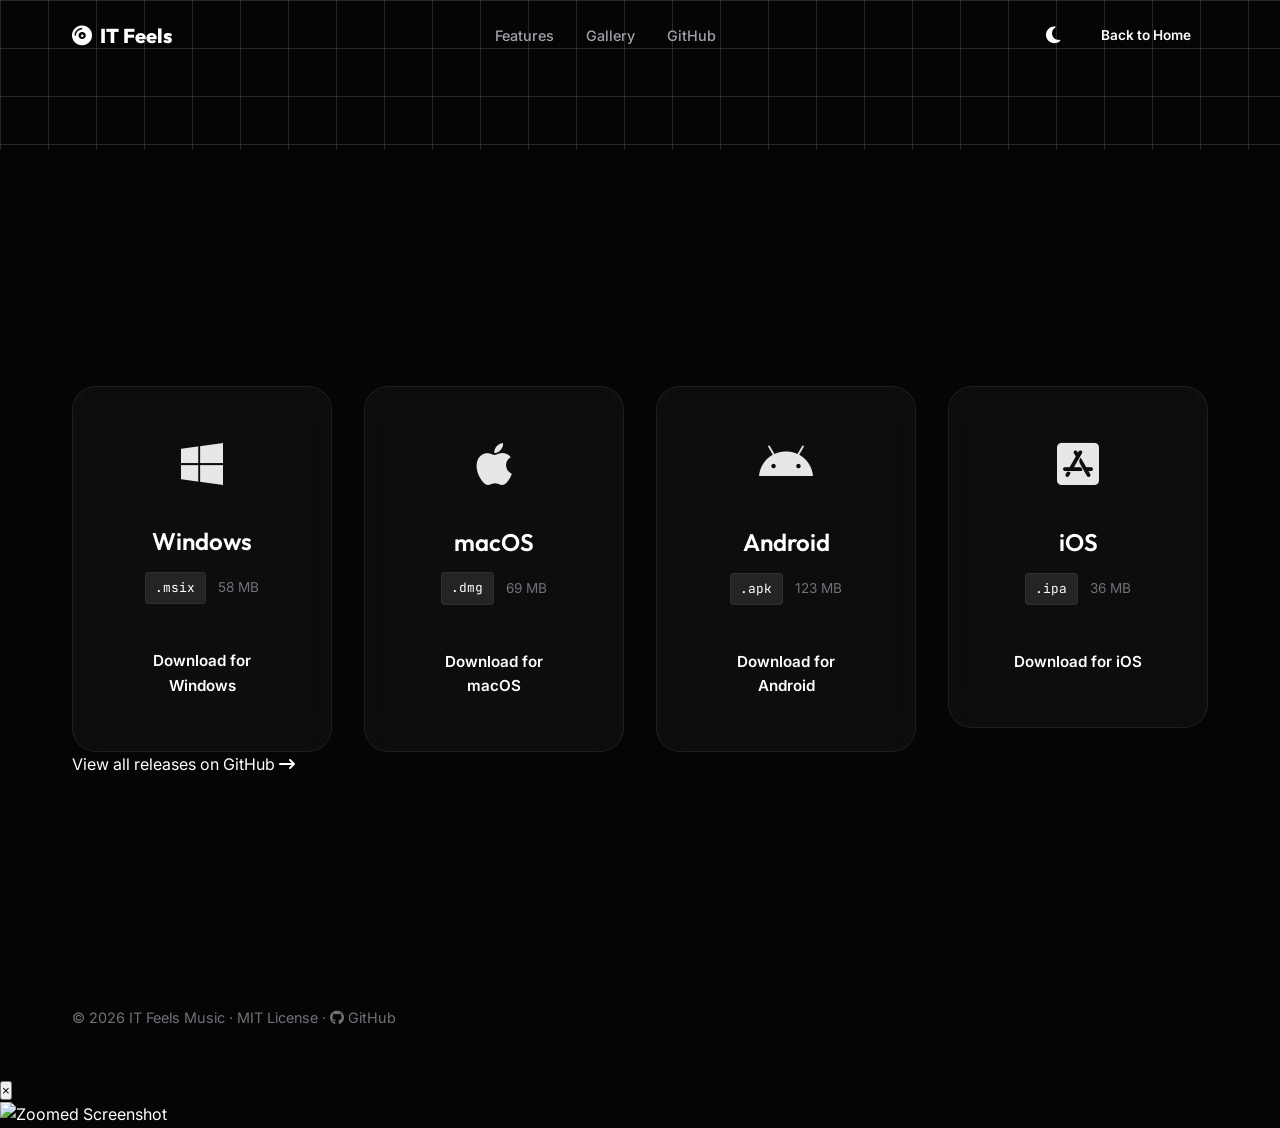
==== download.html @ d7186aff "Convert footer credit to static link and fix ribbon layout in download page" ====
<!DOCTYPE html>
<html lang="en" class="scroll-smooth">
<head>
    <meta charset="UTF-8">
    <meta name="viewport" content="width=device-width, initial-scale=1.0">
    <title>IT Feels Music | Download</title>
    <meta name="description" content="Download IT Feels Music for Windows, macOS, Android, and iOS.">
    
    <!-- Google Fonts -->
    <link rel="preconnect" href="https://fonts.googleapis.com">
    <link rel="preconnect" href="https://fonts.gstatic.com" crossorigin>
    <link href="https://fonts.googleapis.com/css2?family=Inter:wght@400;500;600&family=JetBrains+Mono:wght@400;500&family=Outfit:wght@400;600;800&display=swap" rel="stylesheet">
    
    <!-- FontAwesome -->
    <link rel="stylesheet" href="https://cdnjs.cloudflare.com/ajax/libs/font-awesome/6.4.0/css/all.min.css">
    
    <!-- Custom CSS -->
    <link rel="stylesheet" href="style.css">
</head>
<body>
    <!-- Spotlight Background -->
    <div class="spotlight-wrapper" id="spotlight-wrapper">
        <div class="spotlight-image" style="background-image: url('https://images.higgs.ai/?default=1&output=webp&url=https%3A%2F%2Fd8j0ntlcm91z4.cloudfront.net%2Fuser_38xzZboKViGWJOttwlXH07lWA1P%2Fhf_20260512_012949_6b24738e-6e5f-4b6f-93d7-5772f4d32285.png&w=1280&q=85');"></div>
        <svg class="spotlight-grid" id="spotlight-grid" width="100%" height="100%">
            <defs>
                <pattern id="grid-pattern" width="48" height="48" patternUnits="userSpaceOnUse" x="0" y="0">
                    <path d="M 48 0 L 0 0 0 48" fill="none" stroke="#64748b" stroke-width="0.6" />
                </pattern>
            </defs>
            <rect width="100%" height="100%" fill="url(#grid-pattern)" />
        </svg>
    </div>
    <!-- Sticky Header -->
    <header id="header" class="header">
        <div class="header-inner container">
            <a href="index.html" class="logo">
                <i class="fa-solid fa-compact-disc"></i>
                <span>IT Feels</span>
            </a>
            <nav class="nav-links">
                <a href="index.html#features" class="nav-link">Features</a>
                <a href="index.html#gallery" class="nav-link">Gallery</a>
                <a href="https://github.com/Allrounder687/it-feels-android" target="_blank" rel="noopener" class="nav-link">GitHub</a>
            </nav>
            <div class="nav-actions" style="display: flex; align-items: center; gap: 1rem;">
                <button id="theme-toggle" class="btn-icon theme-toggle" aria-label="Toggle Theme" style="background: transparent; border: none; color: var(--text-primary); font-size: 1.2rem; cursor: pointer; padding: 0.5rem; transition: transform 0.2s;">
                    <i class="fa-solid fa-moon"></i>
                </button>
                <a href="index.html" class="btn btn-outline btn-sm nav-cta">Back to Home</a>
            </div>
        </div>
    </header>

    <main style="padding-top: 100px; min-height: calc(100vh - 100px);">
        <!-- Download Section -->
        <section id="download" class="section download-section">
            <div class="container">
                <div class="section-header reveal">
                    <h2 class="section-title typewriter-text" id="download-typewriter" data-speed="3.50" data-text="Download IT Feels For The Supported Devices." style="font-size: 2.5rem; margin-bottom: 3rem; text-align: center;"></h2>
                    <div class="section-rule"></div>
                </div>
                
                <div class="download-grid">
                    <!-- Windows -->
                    <div class="card-wrapper reveal">

                        <div class="download-card accent-warm">
                            <div class="card-icon"><i class="fa-brands fa-windows"></i></div>
                            <h3 class="card-title">Windows</h3>
                            <div class="card-meta">
                                <span class="format-badge">.msix</span>
                                <span class="file-size">58 MB</span>
                            </div>
                            <a href="https://github.com/Allrounder687/it-feels-android/releases/download/v3.5.35/ItFeels-Windows-x64.msix" class="btn btn-outline btn-full">Download for Windows</a>
                        </div>
                    </div>
                    
                    <!-- macOS -->
                    <div class="card-wrapper reveal" style="transition-delay: 100ms;">

                        <div class="download-card accent-cool">
                            <div class="card-icon"><i class="fa-brands fa-apple"></i></div>
                            <h3 class="card-title">macOS</h3>
                            <div class="card-meta">
                                <span class="format-badge">.dmg</span>
                                <span class="file-size">69 MB</span>
                            </div>
                            <a href="https://github.com/Allrounder687/it-feels-android/releases/download/v3.5.35/it-feels-macos-v3.5.35.dmg" class="btn btn-outline btn-full">Download for macOS</a>
                        </div>
                    </div>
                    
                    <!-- Android -->
                    <div class="card-wrapper reveal" style="transition-delay: 200ms;">

                        <div class="download-card accent-sage">
                            <div class="card-icon"><i class="fa-brands fa-android"></i></div>
                            <h3 class="card-title">Android</h3>
                            <div class="card-meta">
                                <span class="format-badge">.apk</span>
                                <span class="file-size">123 MB</span>
                            </div>
                            <a href="https://github.com/Allrounder687/it-feels-android/releases/download/v3.5.35/it-feels-android-v3.5.35.apk" class="btn btn-outline btn-full">Download for Android</a>
                        </div>
                    </div>
                    
                    <!-- iOS -->
                    <div class="card-wrapper reveal" style="transition-delay: 300ms;">

                        <div class="download-card accent-rose">
                            <div class="card-icon"><i class="fa-brands fa-app-store-ios"></i></div>
                            <h3 class="card-title">iOS</h3>
                            <div class="card-meta">
                                <span class="format-badge">.ipa</span>
                                <span class="file-size">36 MB</span>
                            </div>
                            <a href="https://github.com/Allrounder687/it-feels-android/releases/download/v3.5.35/it-feels-android-v3.5.35.ipa" class="btn btn-outline btn-full">Download for iOS</a>
                        </div>
                    </div>
                </div>
                
                <div class="releases-link-wrapper reveal">
                    <a href="https://github.com/Allrounder687/it-feels-android/releases/tag/v3.5.35" target="_blank" rel="noopener" class="releases-link">
                        View all releases on GitHub <i class="fa-solid fa-arrow-right-long"></i>
                    </a>
                </div>
            </div>
        </section>
    </main>

    <!-- Footer -->
    <footer class="footer">
        <div class="container footer-content">
            <p>© 2026 IT Feels Music · MIT License · <a href="https://github.com/Allrounder687/it-feels-android" class="footer-link"><i class="fa-brands fa-github"></i> GitHub</a></p>
        </div>
    </footer>

    <!-- Lightbox Modal -->
    <div id="lightbox" class="lightbox">
        <button class="lightbox-close" id="lightbox-close">&times;</button>
        <div class="lightbox-content">
            <img id="lightbox-img" src="" alt="Zoomed Screenshot">
        </div>
    </div>

    <script src="main.js"></script>
</body>
</html>
---- style.css ----
/* IT Feels Music - Premium Landing Page Redesign */

:root {
    /* Deep Black / Charcoal Theme */
    --bg-base: #050505;
    --bg-surface: #111111;
    --bg-surface-elevated: #1a1a1a;
    
    /* Typography */
    --text-primary: #ffffff;
    --text-secondary: #a1a1aa;
    --text-muted: #71717a;
    
    /* Accents (Metallic / Gradients) */
    --accent-metal: linear-gradient(135deg, #e4e4e7 0%, #a1a1aa 100%);
    --accent-glow: rgba(255, 255, 255, 0.05);
    
    /* Borders */
    --border-subtle: rgba(255, 255, 255, 0.08);
    --border-highlight: rgba(255, 255, 255, 0.15);
    
    /* Metrics */
    --max-width: 1200px;
    --nav-height: 72px;
    --radius-sm: 8px;
    --radius-md: 16px;
    --radius-lg: 24px;
}

/* Global & Reset */
* {
    margin: 0;
    padding: 0;
    box-sizing: border-box;
}

html {
    scroll-behavior: smooth;
    font-size: 16px;
}

body {
    font-family: 'Inter', -apple-system, BlinkMacSystemFont, 'Segoe UI', Roboto, Helvetica, Arial, sans-serif;
    background-color: var(--bg-base);
    color: var(--text-primary);
    line-height: 1.6;
    overflow-x: hidden;
    -webkit-font-smoothing: antialiased;
}

h1, h2, h3, h4, h5, h6 {
    font-family: 'Outfit', sans-serif;
    line-height: 1.2;
    font-weight: 600;
}

a {
    color: inherit;
    text-decoration: none;
}

img, video {
    max-width: 100%;
    height: auto;
    display: block;
}

.container {
    max-width: var(--max-width);
    margin: 0 auto;
    padding: 0 2rem;
}

.section-spacing {
    padding: 8rem 0;
}

.text-center { text-align: center; }
.mt-4 { margin-top: 2rem; }

/* Utilities */
.border-top { border-top: 1px solid var(--border-subtle); }
.border-bottom { border-bottom: 1px solid var(--border-subtle); }
.text-accent { background: var(--accent-metal); -webkit-background-clip: text; -webkit-text-fill-color: transparent; }

/* Sticky Header */
.header {
    position: fixed;
    top: 0;
    left: 0;
    width: 100%;
    height: var(--nav-height);
    z-index: 100;
    transition: all 0.3s cubic-bezier(0.4, 0, 0.2, 1);
    background: transparent;
}

.header.scrolled {
    background: rgba(5, 5, 5, 0.8);
    backdrop-filter: blur(12px);
    -webkit-backdrop-filter: blur(12px);
    border-bottom: 1px solid var(--border-subtle);
}

.header-inner {
    display: flex;
    justify-content: space-between;
    align-items: center;
    height: 100%;
}

.logo {
    font-family: 'Outfit', sans-serif;
    font-weight: 800;
    font-size: 1.25rem;
    display: flex;
    align-items: center;
    gap: 0.5rem;
    color: var(--text-primary);
}

.nav-links {
    display: flex;
    gap: 2rem;
}

.nav-link {
    font-size: 0.9rem;
    font-weight: 500;
    color: var(--text-secondary);
    transition: color 0.2s;
    position: relative;
}

.nav-link:hover, .nav-link.active {
    color: var(--text-primary);
}

.nav-link::after {
    content: '';
    position: absolute;
    bottom: -4px;
    left: 50%;
    width: 4px;
    height: 4px;
    border-radius: 50%;
    background: var(--text-primary);
    transform: translateX(-50%) scale(0);
    transition: transform 0.2s;
}

.nav-link.active::after {
    transform: translateX(-50%) scale(1);
}

.mobile-menu-toggle {
    display: none;
    background: none;
    border: none;
    color: var(--text-primary);
    font-size: 1.5rem;
    cursor: pointer;
}

/* Buttons */
.btn {
    display: inline-flex;
    align-items: center;
    justify-content: center;
    padding: 0.75rem 1.5rem;
    border-radius: 99px;
    font-weight: 600;
    font-size: 0.95rem;
    transition: all 0.3s cubic-bezier(0.16, 1, 0.3, 1);
    cursor: pointer;
    border: 1px solid transparent;
}

.btn-sm { padding: 0.5rem 1rem; font-size: 0.85rem; }
.btn-large { padding: 1rem 2rem; font-size: 1.1rem; }

.btn-primary {
    background: var(--text-primary);
    color: var(--bg-base);
}

.btn-primary:hover {
    transform: scale(1.02);
    box-shadow: 0 0 20px rgba(255, 255, 255, 0.2);
}

.btn-secondary {
    background: rgba(255, 255, 255, 0.05);
    color: var(--text-primary);
    border-color: var(--border-subtle);
    backdrop-filter: blur(8px);
}

.btn-secondary:hover {
    background: rgba(255, 255, 255, 0.1);
    border-color: var(--border-highlight);
}

/* Hero Section */
.hero {
    padding-top: calc(var(--nav-height) + 6rem);
    text-align: center;
    position: relative;
}

/* Hero Background Video */
.hero-bg-video-wrapper {
    position: absolute;
    top: 0;
    left: 0;
    width: 100%;
    height: 100vh;
    overflow: hidden;
    z-index: -2;
    mask-image: linear-gradient(to bottom, black 50%, transparent 100%);
    -webkit-mask-image: linear-gradient(to bottom, black 50%, transparent 100%);
}

.hero-bg-video {
    width: 100%;
    height: 100%;
    object-fit: cover;
    opacity: 0.5;
}

/* Subtle background glow for hero */
.hero::before {
    content: '';
    position: absolute;
    top: -20%;
    left: 50%;
    transform: translateX(-50%);
    width: 80vw;
    height: 80vh;
    background: radial-gradient(circle, rgba(255,255,255,0.03) 0%, transparent 60%);
    z-index: -1;
    pointer-events: none;
}

.hero-badge {
    display: inline-flex;
    align-items: center;
    gap: 0.5rem;
    padding: 0.4rem 1rem;
    border-radius: 99px;
    background: rgba(255, 255, 255, 0.03);
    border: 1px solid var(--border-subtle);
    font-size: 0.75rem;
    font-weight: 600;
    letter-spacing: 1px;
    color: var(--text-secondary);
    margin-bottom: 2rem;
}

.badge-icon { color: #fff; }

.hero-title {
    font-size: clamp(3.5rem, 7vw, 6.5rem);
    line-height: 1.1;
    letter-spacing: -0.03em;
    font-weight: 700;
    margin-bottom: 1rem;
    max-width: 900px;
    margin-left: auto;
    margin-right: auto;
    background: var(--accent-metal);
    -webkit-background-clip: text;
    -webkit-text-fill-color: transparent;
}

/* Typing Cursor */
.typing-cursor {
    display: inline-block;
    width: 0.08em;
    height: 1em;
    background-color: var(--text-primary);
    margin-left: 4px;
    vertical-align: text-bottom;
    animation: blink 1s step-end infinite;
}

@keyframes blink {
    0%, 100% { opacity: 1; }
    50% { opacity: 0; }
}

.hero-subtitle {
    font-size: clamp(1.1rem, 2vw, 1.25rem);
    color: var(--text-secondary);
    max-width: 650px;
    margin: 0 auto 3rem;
}

.hero-actions {
    display: flex;
    justify-content: center;
    gap: 1rem;
    margin-bottom: 5rem;
}

.hero-mockup-wrapper {
    position: relative;
    max-width: 1000px;
    margin: 0 auto;
    perspective: 1000px;
}

.hero-mockup {
    border-radius: var(--radius-lg);
    border: 1px solid var(--border-highlight);
    overflow: hidden;
    background: var(--bg-surface);
    box-shadow: 0 25px 50px -12px rgba(0, 0, 0, 0.5);
    transform: rotateX(5deg) scale(0.95);
    transition: transform 0.5s cubic-bezier(0.16, 1, 0.3, 1);
}

.mockup-img {
    width: 100%;
    height: auto;
    display: block;
}

.hero-mockup-wrapper:hover .hero-mockup {
    transform: rotateX(0deg) scale(1);
}

.mockup-glow {
    position: absolute;
    top: 50%;
    left: 50%;
    width: 80%;
    height: 80%;
    background: var(--accent-glow);
    filter: blur(100px);
    transform: translate(-50%, -50%);
    z-index: -1;
}

/* Floating UI Elements */
.floating-ui {
    position: absolute;
    padding: 0.75rem 1.25rem;
    background: rgba(26, 26, 26, 0.8);
    backdrop-filter: blur(12px);
    border: 1px solid var(--border-subtle);
    border-radius: var(--radius-md);
    box-shadow: 0 10px 30px rgba(0,0,0,0.5);
    font-size: 0.85rem;
    font-weight: 500;
    color: var(--text-primary);
    z-index: 10;
    pointer-events: none;
}

.float-1 {
    top: 20%;
    left: -5%;
    animation: float 6s ease-in-out infinite;
}

.float-1 .text-accent {
    color: var(--text-primary);
}

.float-2 {
    bottom: 30%;
    right: -8%;
    animation: float 8s ease-in-out infinite reverse;
}

/* Feature Callout (Zoom-in Box for Bento) */
.bento-callout {
    position: absolute;
    top: 60%;
    right: 5%;
    padding: 0.5rem 1rem;
    background: rgba(26, 26, 26, 0.9);
    backdrop-filter: blur(12px);
    border: 1px solid rgba(250, 204, 21, 0.5);
    border-radius: var(--radius-sm);
    box-shadow: 0 10px 30px rgba(250, 204, 21, 0.2);
    font-size: 0.75rem;
    font-weight: 600;
    color: #facc15;
    z-index: 10;
    pointer-events: none;
    animation: pulse-border 3s infinite;
}

.bento-callout::after {
    content: '';
    position: absolute;
    top: 50%;
    left: -40px;
    width: 40px;
    height: 1px;
    background: rgba(250, 204, 21, 0.6);
}

.bento-callout::before {
    content: '';
    position: absolute;
    top: 50%;
    left: -44px;
    width: 6px;
    height: 6px;
    border-radius: 50%;
    background: #facc15;
    transform: translateY(-50%);
    box-shadow: 0 0 10px rgba(250, 204, 21, 0.8);
}

@keyframes pulse-border {
    0%, 100% { box-shadow: 0 10px 30px rgba(250, 204, 21, 0.2); }
    50% { box-shadow: 0 10px 40px rgba(250, 204, 21, 0.4); }
}

@keyframes float {
    0%, 100% { transform: translateY(0); }
    50% { transform: translateY(-15px); }
}

/* Trust Bar (Ribbon) */
.trust-bar {
    padding: 2rem 0;
    background: rgba(255, 255, 255, 0.02);
    backdrop-filter: blur(12px);
    -webkit-backdrop-filter: blur(12px);
    border-top: 1px solid rgba(255, 255, 255, 0.05);
    border-bottom: 1px solid rgba(255, 255, 255, 0.05);
    position: relative;
    z-index: 10;
}

.trust-inner {
    display: flex;
    justify-content: center;
    align-items: center;
    gap: 3rem;
    flex-wrap: wrap;
}

.stat-value {
    font-family: 'Outfit', sans-serif;
    font-size: 0.95rem;
    font-weight: 600;
    letter-spacing: 2px;
    color: var(--text-primary);
    text-shadow: 0 0 10px rgba(255,255,255,0.2);
}

.stat-divider {
    color: var(--border-highlight);
}

/* Sections Global */
.section-header {
    margin-bottom: 4rem;
}

.section-title {
    font-size: clamp(2.5rem, 4vw, 3.5rem);
    letter-spacing: -0.02em;
    margin-bottom: 1rem;
}

.section-subtitle {
    font-size: 1.15rem;
    color: var(--text-secondary);
    max-width: 600px;
    margin: 0 auto;
}

/* Bento Features */
.bento-grid {
    display: grid;
    grid-template-columns: repeat(2, 1fr);
    gap: 1.5rem;
}

.bento-card {
    background: var(--bg-surface);
    border: 1px solid var(--border-subtle);
    border-radius: var(--radius-lg);
    padding: 2.5rem;
    display: flex;
    flex-direction: column;
    position: relative;
    overflow: hidden;
    transition: transform 0.4s cubic-bezier(.2,.8,.2,1),
                border-color 0.4s ease,
                box-shadow 0.4s ease;
}

.bento-card:hover {
    transform: translateY(-5px) scale(1.015);
    border-color: rgba(255, 255, 255, 0.25);
    box-shadow:
        0 15px 45px rgba(0, 0, 0, 0.45),
        0 0 30px rgba(255, 255, 255, 0.035);
}

/* Soft Spotlight on Hover */
.bento-card::before {
    content: "";
    position: absolute;
    inset: 0;
    background: radial-gradient(
        350px circle at var(--mouse-x) var(--mouse-y),
        rgba(255, 255, 255, 0.10),
        rgba(255, 255, 255, 0.035) 35%,
        transparent 70%
    );
    opacity: 0;
    transition: opacity 0.3s ease;
    pointer-events: none;
    z-index: 0;
}

.bento-card:hover::before {
    opacity: 1;
}

.bento-large { grid-column: span 2; }
.bento-medium { grid-column: span 1; }
.bento-small { grid-column: span 1; }

.bento-content {
    position: relative;
    z-index: 1;
}

.bento-icon {
    font-size: 1.5rem;
    color: var(--text-primary);
    margin-bottom: 1.5rem;
    width: 48px;
    height: 48px;
    background: rgba(255, 255, 255, 0.05);
    border: 1px solid var(--border-subtle);
    border-radius: var(--radius-sm);
    display: flex;
    align-items: center;
    justify-content: center;
}

.bento-title {
    font-size: 1.25rem;
    margin-bottom: 0.5rem;
}

.bento-desc {
    color: var(--text-secondary);
    font-size: 0.95rem;
}

.bento-large .bento-title { font-size: 1.75rem; }
.bento-large .bento-desc { font-size: 1.1rem; max-width: 80%; }

.bento-visual {
    position: relative;
    margin-top: auto;
    width: 100%;
    flex-grow: 1;
    min-height: 180px;
    height: auto;
    border-radius: var(--radius-md);
    border: 1px solid var(--border-subtle);
    overflow: hidden;
    box-shadow: 0 10px 30px rgba(0,0,0,0.5);
    transition: transform 0.5s cubic-bezier(0.16, 1, 0.3, 1);
}

.bento-large .bento-visual {
    min-height: 280px;
    margin-top: 2rem;
}

.bento-medium .bento-visual {
    min-height: 220px;
    margin-top: 1.5rem;
}

/* Remove media placeholder */

/* Remove visual-sm overrides since they now flow naturally */

.bento-card:hover .bento-visual {
    transform: translateY(-10px) scale(1.02);
}

/* Showcase Section */
.app-frame-wrapper {
    max-width: 900px;
    margin: 0 auto;
    background: var(--bg-surface);
    border: 1px solid var(--border-subtle);
    border-radius: var(--radius-lg);
    overflow: hidden;
    box-shadow: 0 25px 50px -12px rgba(0, 0, 0, 0.5);
}

.app-frame-header {
    background: var(--bg-surface-elevated);
    padding: 1rem;
    border-bottom: 1px solid var(--border-subtle);
    display: flex;
    align-items: center;
}

.frame-dots {
    display: flex;
    gap: 6px;
}

.frame-dots span {
    width: 10px;
    height: 10px;
    border-radius: 50%;
    background: #444;
}
.frame-dots span:nth-child(1) { background: #ff5f56; }
.frame-dots span:nth-child(2) { background: #ffbd2e; }
.frame-dots span:nth-child(3) { background: #27c93f; }

.app-frame-body {
    position: relative;
    width: 100%;
    padding-top: 56.25%; /* 16:9 Aspect Ratio */
    background: #000;
}

.showcase-video {
    position: absolute;
    top: 0;
    left: 0;
    width: 100%;
    height: 100%;
    object-fit: cover;
}

/* How It Works Section */
.steps-container {
    display: flex;
    justify-content: space-between;
    position: relative;
    max-width: 900px;
    margin: 0 auto;
}

.step-connecting-line {
    position: absolute;
    top: 24px;
    left: 10%;
    right: 10%;
    height: 2px;
    background: var(--border-subtle);
    z-index: 0;
}

.line-progress {
    height: 100%;
    background: var(--accent-metal);
    width: 0%; /* Will animate via JS */
    transition: width 1s ease;
}

.step-item {
    position: relative;
    z-index: 1;
    text-align: center;
    width: 30%;
    background: var(--bg-base); /* Cover line behind text */
}

.step-number {
    width: 48px;
    height: 48px;
    background: var(--bg-surface);
    border: 1px solid var(--border-highlight);
    border-radius: 50%;
    display: flex;
    align-items: center;
    justify-content: center;
    margin: 0 auto 1.5rem;
    font-family: 'Outfit', sans-serif;
    font-weight: 600;
    font-size: 1.1rem;
    color: var(--text-primary);
}

.step-title {
    font-size: 1.25rem;
    margin-bottom: 0.5rem;
}

.step-desc {
    color: var(--text-secondary);
    font-size: 0.95rem;
}

/* Testimonials */
.testimonials-grid {
    display: grid;
    grid-template-columns: repeat(3, 1fr);
    gap: 2rem;
}

.testimonial-card {
    background: var(--bg-surface);
    border: 1px solid var(--border-subtle);
    border-radius: var(--radius-md);
    padding: 2rem;
    display: flex;
    flex-direction: column;
    justify-content: space-between;
    position: relative;
    overflow: hidden;
}

.testimonial-card > * {
    position: relative;
    z-index: 1;
}

.testimonial-content {
    font-size: 1.05rem;
    color: var(--text-secondary);
    margin-bottom: 2rem;
    font-style: italic;
}

.testimonial-author {
    display: flex;
    align-items: center;
    gap: 1rem;
}

.author-avatar {
    width: 40px;
    height: 40px;
    border-radius: 50%;
    background: rgba(255,255,255,0.1);
    display: flex;
    align-items: center;
    justify-content: center;
    color: var(--text-muted);
}

.author-name {
    display: block;
    font-weight: 600;
    color: var(--text-primary);
    font-size: 0.95rem;
}

.author-role {
    display: block;
    font-size: 0.85rem;
    color: var(--text-muted);
}

/* Final CTA */
.final-cta-section {
    position: relative;
    overflow: hidden;
}

/* Subtle glow behind CTA */
.final-cta-section::before {
    content: '';
    position: absolute;
    top: 50%;
    left: 50%;
    transform: translate(-50%, -50%);
    width: 600px;
    height: 600px;
    background: radial-gradient(circle, rgba(255,255,255,0.03) 0%, transparent 70%);
    z-index: -1;
    pointer-events: none;
}

.final-cta-content {
    max-width: 600px;
    margin: 0 auto;
}

/* Footer */
.footer {
    padding: 3rem 0;
    background: var(--bg-base);
}

.footer-content {
    display: flex;
    justify-content: space-between;
    align-items: center;
    color: var(--text-muted);
    font-size: 0.9rem;
}

.footer-logo {
    font-family: 'Outfit', sans-serif;
    font-weight: 600;
    color: var(--text-primary);
    display: flex;
    align-items: center;
    gap: 0.5rem;
}

.footer-link {
    transition: color 0.2s;
}

.footer-link:hover {
    color: var(--text-primary);
}

/* Scroll Animations */
.reveal-up {
    opacity: 0;
    transform: translateY(30px);
    transition: opacity 0.8s cubic-bezier(0.16, 1, 0.3, 1), transform 0.8s cubic-bezier(0.16, 1, 0.3, 1);
}

.reveal-up.active {
    opacity: 1;
    transform: translateY(0);
}

.delay-1 { transition-delay: 0.1s; }
.delay-2 { transition-delay: 0.2s; }
.delay-3 { transition-delay: 0.3s; }
.delay-4 { transition-delay: 0.4s; }

/* Prefers Reduced Motion */
@media (prefers-reduced-motion: reduce) {
    .reveal-up {
        transition: none !important;
        opacity: 1 !important;
        transform: translateY(0) !important;
    }
}

/* Download Section */
.download-section {
    padding: 4rem 0;
}

.download-grid {
    display: grid;
    grid-template-columns: repeat(auto-fit, minmax(260px, 1fr));
    gap: 2rem;
    margin-top: 2rem;
}

.download-card {
    background: rgba(25, 25, 25, 0.4);
    border: 1px solid rgba(255, 255, 255, 0.08);
    border-radius: var(--radius-lg);
    padding: 2.5rem 2rem;
    text-align: center;
    transition: all 0.3s ease;
    backdrop-filter: blur(16px);
    -webkit-backdrop-filter: blur(16px);
    display: flex;
    flex-direction: column;
    align-items: center;
    position: relative;
    overflow: hidden;
}

.download-card > * {
    position: relative;
    z-index: 1;
}

.download-card:hover {
    border-color: rgba(255, 255, 255, 0.2);
    box-shadow: 0 10px 40px rgba(0,0,0,0.5);
    background: rgba(35, 35, 35, 0.6);
}

.card-icon {
    font-size: 3rem;
    color: var(--text-primary);
    margin-bottom: 1.5rem;
    opacity: 0.9;
}

.card-title {
    font-size: 1.5rem;
    font-weight: 600;
    margin-bottom: 1rem;
    color: var(--text-primary);
}

.card-meta {
    display: flex;
    align-items: center;
    gap: 0.8rem;
    margin-bottom: 2rem;
}

.format-badge {
    background: rgba(255, 255, 255, 0.1);
    padding: 0.3rem 0.6rem;
    border-radius: 4px;
    font-size: 0.8rem;
    font-family: 'JetBrains Mono', monospace;
    color: var(--text-primary);
    border: 1px solid rgba(255,255,255,0.05);
}

.file-size {
    font-size: 0.85rem;
    color: var(--text-muted);
}

/* Responsive */
@media (max-width: 992px) {
    .bento-grid {
        grid-template-columns: repeat(2, 1fr);
        grid-template-rows: auto;
    }
    .bento-large { grid-column: span 2; grid-row: span 1; min-height: 400px; }
    .bento-medium { grid-column: span 2; }
    .bento-small { grid-column: span 1; }
    
    .testimonials-grid { grid-template-columns: repeat(2, 1fr); }
    .floating-ui { display: none; }
}

@media (max-width: 768px) {
    .nav-links, .nav-actions .nav-cta { display: none; }
    .mobile-menu-toggle { display: block; }
    
    .hero-title { font-size: 2.5rem; }
    .hero-actions { flex-direction: column; }
    
    .bento-grid { grid-template-columns: 1fr; }
    .bento-large, .bento-medium, .bento-small { grid-column: span 1; }
    
    .steps-container { flex-direction: column; gap: 3rem; }
    .step-item { width: 100%; }
    .step-connecting-line {
        top: 0; bottom: 0; left: 50%; width: 2px; height: auto; transform: translateX(-50%);
    }
    
    .testimonials-grid { grid-template-columns: 1fr; }
    .trust-inner { gap: 1.5rem; }
    .stat-divider { display: none; }
    
    .footer-content { flex-direction: column; gap: 1.5rem; text-align: center; }
}

/* --- Interactive UI Mockups --- */
/* Try Button */
.try-btn {
    position: absolute;
    bottom: 1rem;
    right: 1rem;
    background: rgba(255, 255, 255, 0.1);
    border: 1px solid rgba(255, 255, 255, 0.2);
    color: var(--text-primary);
    padding: 0.5rem 1rem;
    border-radius: 20px;
    font-size: 0.8rem;
    cursor: pointer;
    backdrop-filter: blur(5px);
    transition: background 0.3s, transform 0.2s;
    z-index: 10;
}
.try-btn:hover {
    background: rgba(255, 255, 255, 0.2);
    transform: scale(1.05);
}

/* Lossless Player */
.music-player-mockup {
    width: 100%;
    height: 100%;
    display: flex;
    flex-direction: column;
    justify-content: center;
    padding: 2rem;
    background: linear-gradient(135deg, rgba(255,255,255,0.02), transparent);
}
.player-top {
    display: flex;
    align-items: center;
    gap: 1.5rem;
    margin-bottom: 2rem;
}
.album-art-mock {
    width: 80px;
    height: 80px;
    background: rgba(255, 255, 255, 0.1);
    border-radius: var(--radius-sm);
    display: flex;
    align-items: center;
    justify-content: center;
    font-size: 2rem;
    color: var(--text-secondary);
    box-shadow: 0 10px 20px rgba(0,0,0,0.5);
}
.track-info-mock h4 {
    margin: 0 0 0.25rem 0;
    font-size: 1.25rem;
}
.track-info-mock p {
    margin: 0;
    color: var(--text-secondary);
    font-size: 0.9rem;
}
.equalizer-mock {
    display: flex;
    gap: 3px;
    margin-top: 0.5rem;
    height: 20px;
    align-items: flex-end;
}
.equalizer-mock .bar {
    width: 4px;
    height: 4px;
    background: rgba(255, 255, 255, 0.8);
    border-radius: 2px;
}
.bento-card:hover .equalizer-mock .bar {
    animation: eq-bounce 1.2s infinite ease-in-out alternate;
}
.bento-card:hover .equalizer-mock .bar:nth-child(2) { animation-delay: -0.2s; }
.bento-card:hover .equalizer-mock .bar:nth-child(3) { animation-delay: -0.4s; }
.bento-card:hover .equalizer-mock .bar:nth-child(4) { animation-delay: -0.6s; }
.bento-card:hover .equalizer-mock .bar:nth-child(5) { animation-delay: -0.8s; }

@keyframes eq-bounce {
    0% { height: 4px; }
    100% { height: 20px; }
}

.player-mid {
    margin-bottom: 1.5rem;
}
.progress-bar-mock {
    height: 4px;
    background: rgba(255, 255, 255, 0.1);
    border-radius: 2px;
    position: relative;
    margin-bottom: 0.5rem;
}
.progress-fill-mock {
    height: 100%;
    width: 60%;
    background: rgba(255, 255, 255, 0.8);
    border-radius: 2px;
    transition: width 10s linear;
}
.bento-card:hover .progress-fill-mock {
    width: 80%;
}
.progress-thumb-mock {
    position: absolute;
    top: 50%;
    left: 60%;
    transform: translate(-50%, -50%);
    width: 10px;
    height: 10px;
    background: #fff;
    border-radius: 50%;
    box-shadow: 0 0 5px rgba(255,255,255,0.5);
    transition: left 10s linear;
}
.bento-card:hover .progress-thumb-mock {
    left: 80%;
}
.time-mock {
    display: flex;
    justify-content: space-between;
    font-size: 0.75rem;
    color: var(--text-secondary);
}

.player-bottom {
    display: flex;
    justify-content: space-between;
    align-items: center;
}
.controls-mock {
    display: flex;
    gap: 1.5rem;
    color: var(--text-primary);
    font-size: 1.25rem;
    align-items: center;
}
.play-btn-mock {
    font-size: 1.75rem;
}
.format-badge-mock {
    padding: 0.4rem 0.8rem;
    background: rgba(255, 255, 255, 0.05);
    border: 1px solid rgba(255, 255, 255, 0.1);
    border-radius: 4px;
    font-size: 0.75rem;
    letter-spacing: 1px;
    cursor: pointer;
    transition: background 0.3s;
}
.format-badge-mock:hover {
    background: rgba(255, 255, 255, 0.1);
}

/* Lyrics */
.lyrics-mockup {
    padding: 2rem;
    text-align: center;
    display: flex;
    flex-direction: column;
    justify-content: center;
    height: 100%;
    background: rgba(0,0,0,0.2);
}
.lyric-line {
    color: rgba(255, 255, 255, 0.3);
    font-size: 1.1rem;
    margin: 0.5rem 0;
    transition: color 0.4s, transform 0.4s, filter 0.4s;
    filter: blur(1px);
}
.lyric-line.highlight {
    color: var(--text-primary);
    font-size: 1.25rem;
    font-weight: 600;
    filter: blur(0);
    transform: scale(1.05);
}

/* Social Rooms */
.social-mockup {
    padding: 2rem;
    display: flex;
    flex-direction: column;
    align-items: center;
    justify-content: center;
    height: 100%;
    background: rgba(255,255,255,0.02);
}
.room-title-mock {
    margin-bottom: 1.5rem;
    font-size: 1.1rem;
    color: var(--text-secondary);
}
.avatars-mock {
    display: flex;
    justify-content: center;
    gap: -10px;
    margin-bottom: 1rem;
}
.avatar {
    width: 40px;
    height: 40px;
    border-radius: 50%;
    background: rgba(255, 255, 255, 0.1);
    border: 2px solid var(--bg-surface);
    display: flex;
    align-items: center;
    justify-content: center;
    margin-left: -10px;
    box-shadow: 0 4px 10px rgba(0,0,0,0.3);
    transition: transform 0.3s;
}
.avatar:first-child {
    margin-left: 0;
}
.avatar.new-join {
    animation: pop-in 0.5s cubic-bezier(0.175, 0.885, 0.32, 1.275) forwards;
}
@keyframes pop-in {
    0% { transform: scale(0); opacity: 0; }
    100% { transform: scale(1); opacity: 1; }
}

/* Offline */
.offline-mockup {
    padding: 2rem;
    display: flex;
    flex-direction: column;
    justify-content: center;
    height: 100%;
}
.download-title-mock {
    margin-bottom: 1rem;
    font-size: 1.1rem;
}
.download-bar-wrapper {
    height: 6px;
    background: rgba(255, 255, 255, 0.1);
    border-radius: 3px;
    overflow: hidden;
    margin-bottom: 0.5rem;
}
.download-bar-fill {
    height: 100%;
    width: 0%;
    background: var(--text-primary);
    border-radius: 3px;
    transition: width 2s cubic-bezier(.2,.8,.2,1);
}
.download-status-mock {
    font-size: 0.85rem;
    color: var(--text-secondary);
}

/* Video */
.video-mockup {
    width: 100%;
    height: 100%;
    display: flex;
    align-items: center;
    justify-content: center;
}
.video-thumbnail-mock {
    width: 100%;
    height: 100%;
    background: url('https://images.unsplash.com/photo-1493225457124-a1a2a5f5cb46?q=80&w=600&auto=format&fit=crop') center/cover;
    display: flex;
    align-items: center;
    justify-content: center;
    position: relative;
    transition: transform 10s linear;
}
.video-thumbnail-mock::before {
    content: '';
    position: absolute;
    inset: 0;
    background: rgba(0,0,0,0.4);
}
.bento-card:hover .video-thumbnail-mock {
    transform: scale(1.1);
}
.video-play-btn {
    position: relative;
    z-index: 1;
    width: 50px;
    height: 50px;
    border-radius: 50%;
    background: rgba(255, 255, 255, 0.2);
    backdrop-filter: blur(10px);
    display: flex;
    align-items: center;
    justify-content: center;
    font-size: 1.25rem;
    color: var(--text-primary);
    border: 1px solid rgba(255,255,255,0.4);
    box-shadow: 0 10px 20px rgba(0,0,0,0.3);
    transition: transform 0.3s;
}
.bento-card:hover .video-play-btn {
    transform: scale(1.1);
}
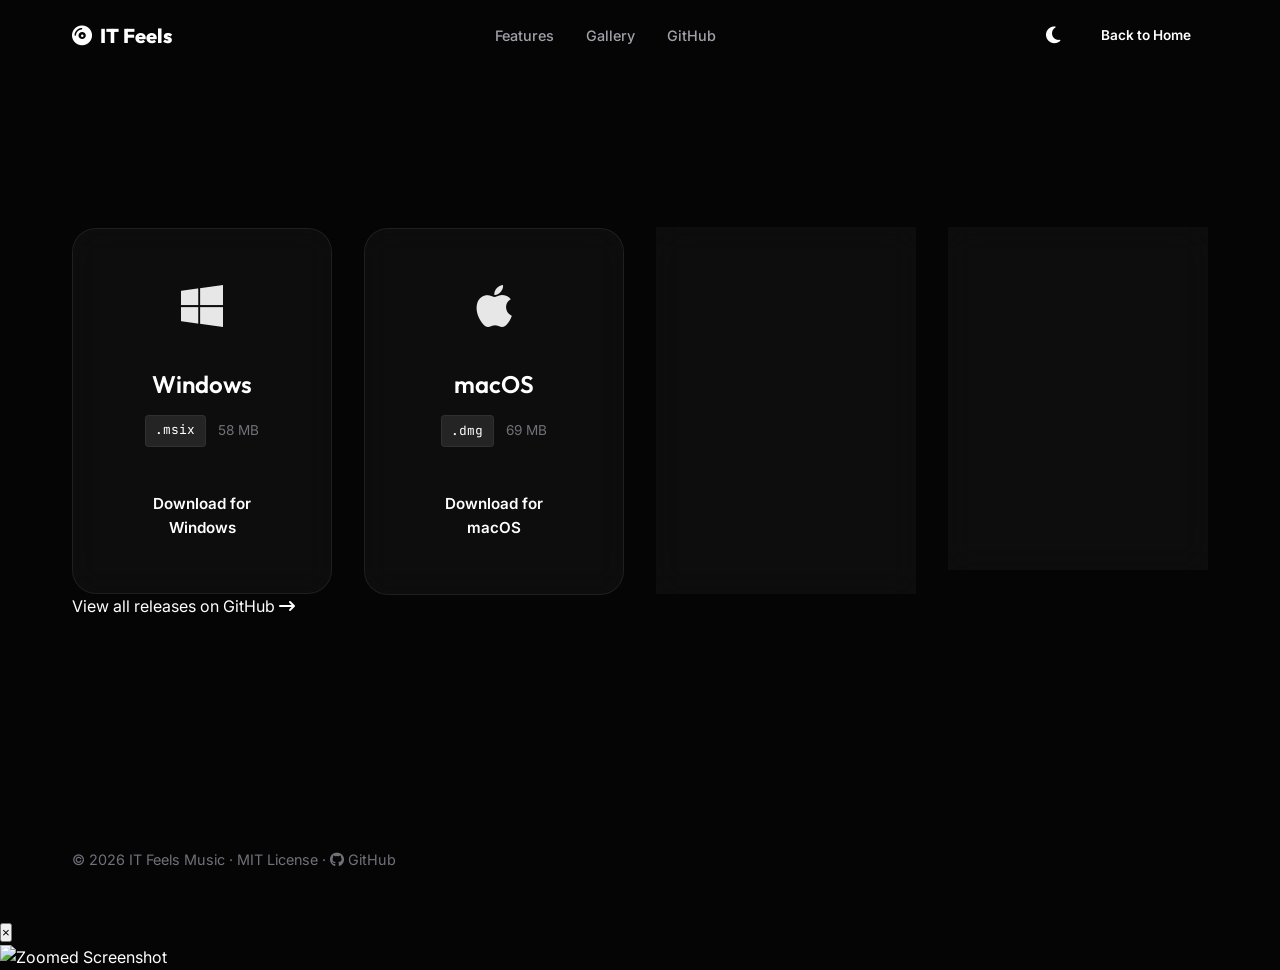
==== commit 84fa8cf2: "Update How it Works copy, fix footer link scope and color, and remove grid from download page" ====
--- a/download.html
+++ b/download.html
@@ -21,14 +21,7 @@
     <!-- Spotlight Background -->
     <div class="spotlight-wrapper" id="spotlight-wrapper">
         <div class="spotlight-image" style="background-image: url('https://images.higgs.ai/?default=1&output=webp&url=https%3A%2F%2Fd8j0ntlcm91z4.cloudfront.net%2Fuser_38xzZboKViGWJOttwlXH07lWA1P%2Fhf_20260512_012949_6b24738e-6e5f-4b6f-93d7-5772f4d32285.png&w=1280&q=85');"></div>
-        <svg class="spotlight-grid" id="spotlight-grid" width="100%" height="100%">
-            <defs>
-                <pattern id="grid-pattern" width="48" height="48" patternUnits="userSpaceOnUse" x="0" y="0">
-                    <path d="M 48 0 L 0 0 0 48" fill="none" stroke="#64748b" stroke-width="0.6" />
-                </pattern>
-            </defs>
-            <rect width="100%" height="100%" fill="url(#grid-pattern)" />
-        </svg>
+
     </div>
     <!-- Sticky Header -->
     <header id="header" class="header">
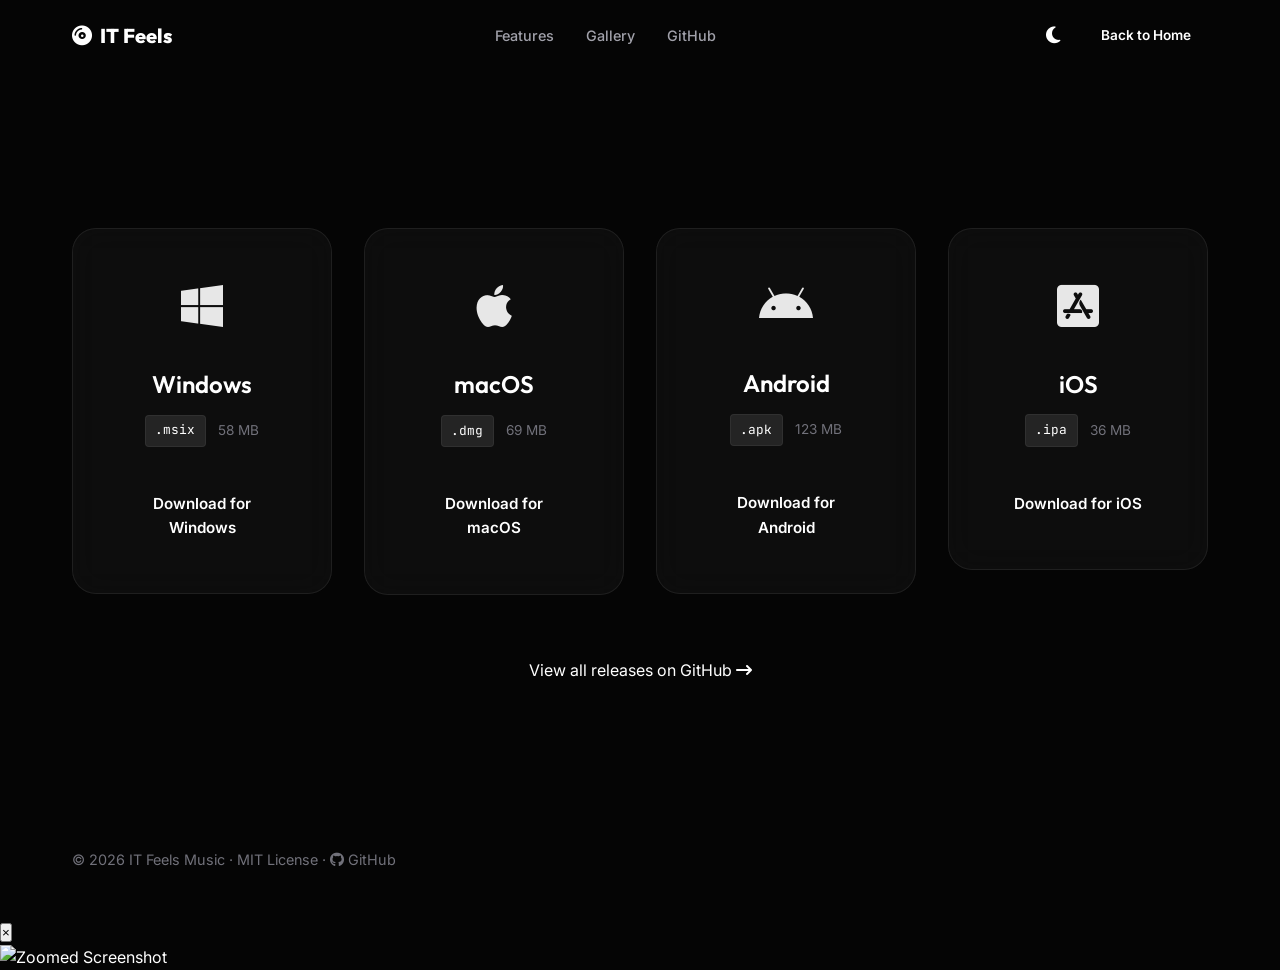
==== commit 4d63bd06: "Increase top margin for releases link" ====
--- a/download.html
+++ b/download.html
@@ -111,7 +111,7 @@
                     </div>
                 </div>
                 
-                <div class="releases-link-wrapper reveal">
+                <div class="releases-link-wrapper reveal" style="margin-top: 4rem; text-align: center;">
                     <a href="https://github.com/Allrounder687/it-feels-android/releases/tag/v3.5.35" target="_blank" rel="noopener" class="releases-link">
                         View all releases on GitHub <i class="fa-solid fa-arrow-right-long"></i>
                     </a>
--- a/style.css
+++ b/style.css
@@ -507,7 +507,7 @@
 }
 
 /* Soft Spotlight on Hover */
-.bento-card::before {
+.bento-card::before, .step-item::before {
     content: "";
     position: absolute;
     inset: 0;
@@ -523,7 +523,7 @@
     z-index: 0;
 }
 
-.bento-card:hover::before {
+.bento-card:hover::before, .step-item:hover::before {
     opacity: 1;
 }
 
@@ -677,6 +677,17 @@
     text-align: center;
     width: 30%;
     background: var(--bg-base); /* Cover line behind text */
+    padding: 2rem 1.5rem;
+    border-radius: 16px;
+    border: 1px solid transparent;
+    transition: border-color 0.3s, transform 0.3s, box-shadow 0.3s;
+    overflow: hidden;
+}
+
+.step-item:hover {
+    border-color: rgba(255, 255, 255, 0.1);
+    transform: translateY(-5px);
+    box-shadow: 0 10px 30px rgba(0, 0, 0, 0.4);
 }
 
 .step-number {
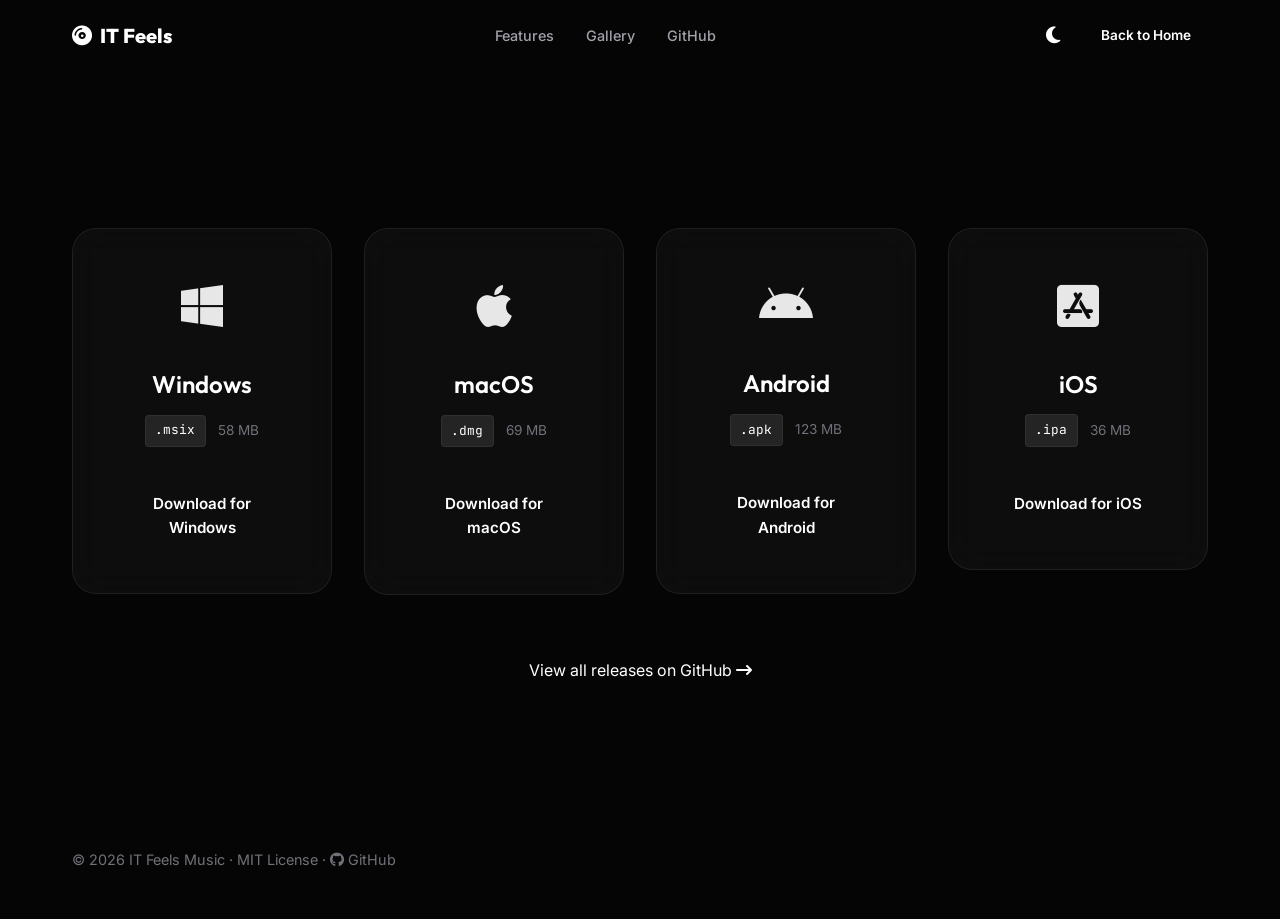
==== commit 32ed22dc: "Remove dead lightbox HTML from download page" ====
--- a/download.html
+++ b/download.html
@@ -127,13 +127,7 @@
         </div>
     </footer>
 
-    <!-- Lightbox Modal -->
-    <div id="lightbox" class="lightbox">
-        <button class="lightbox-close" id="lightbox-close">&times;</button>
-        <div class="lightbox-content">
-            <img id="lightbox-img" src="" alt="Zoomed Screenshot">
-        </div>
-    </div>
+
 
     <script src="main.js"></script>
 </body>
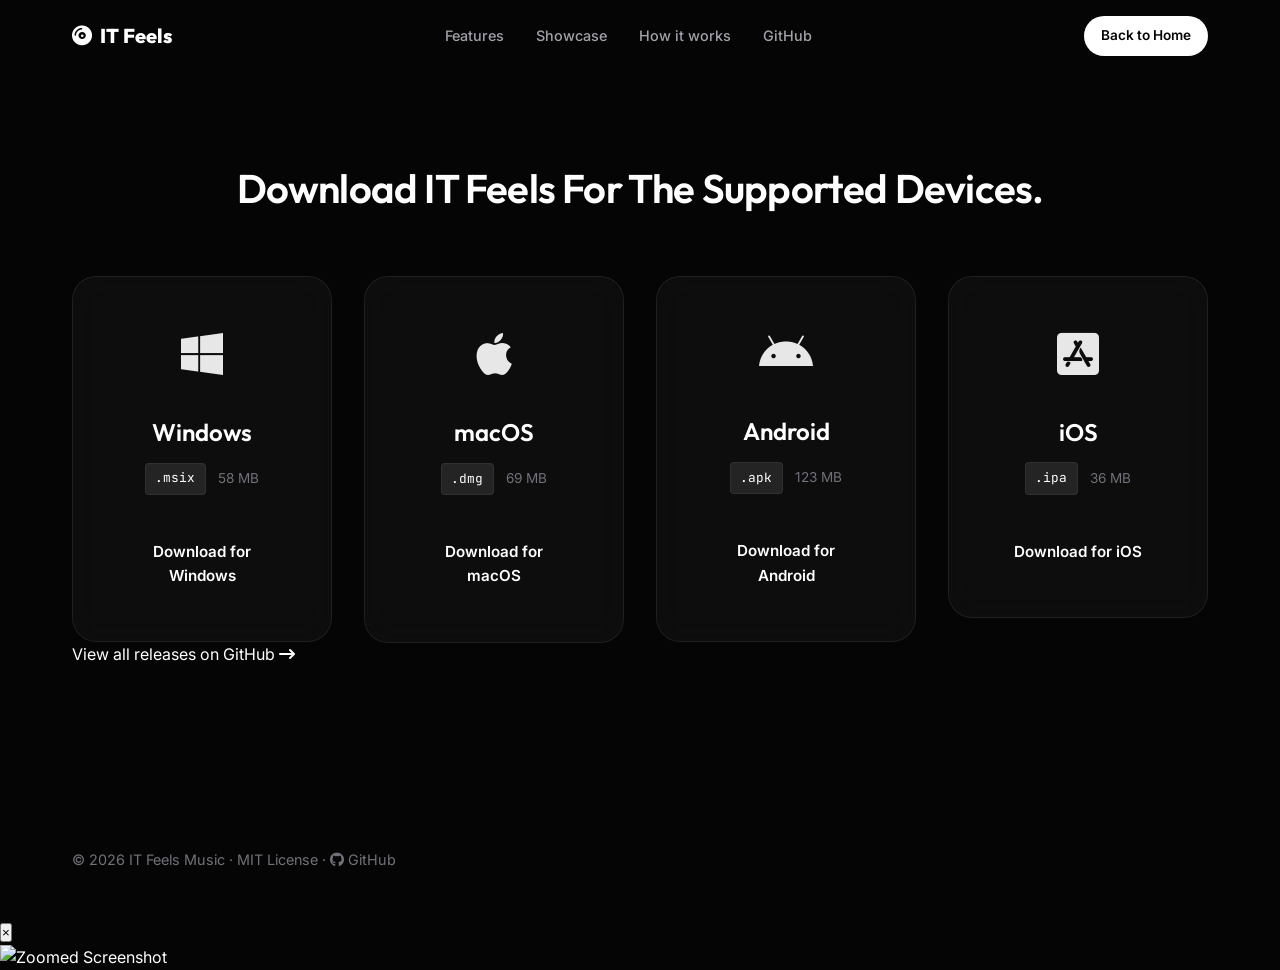
==== commit 09a04c6a: "Sync download page ribbon layout and links with home page" ====
--- a/download.html
+++ b/download.html
@@ -32,15 +32,17 @@
             </a>
             <nav class="nav-links">
                 <a href="index.html#features" class="nav-link">Features</a>
-                <a href="index.html#gallery" class="nav-link">Gallery</a>
+                <a href="index.html#showcase" class="nav-link">Showcase</a>
+                <a href="index.html#how-it-works" class="nav-link">How it works</a>
                 <a href="https://github.com/Allrounder687/it-feels-android" target="_blank" rel="noopener" class="nav-link">GitHub</a>
             </nav>
-            <div class="nav-actions" style="display: flex; align-items: center; gap: 1rem;">
-                <button id="theme-toggle" class="btn-icon theme-toggle" aria-label="Toggle Theme" style="background: transparent; border: none; color: var(--text-primary); font-size: 1.2rem; cursor: pointer; padding: 0.5rem; transition: transform 0.2s;">
-                    <i class="fa-solid fa-moon"></i>
-                </button>
-                <a href="index.html" class="btn btn-outline btn-sm nav-cta">Back to Home</a>
+            <div class="nav-actions">
+                <a href="index.html" class="btn btn-primary btn-sm nav-cta">Back to Home</a>
             </div>
+            
+            <button class="mobile-menu-toggle" aria-label="Toggle Menu">
+                <i class="fa-solid fa-bars"></i>
+            </button>
         </div>
     </header>
 
@@ -111,7 +113,7 @@
                     </div>
                 </div>
                 
-                <div class="releases-link-wrapper reveal" style="margin-top: 4rem; text-align: center;">
+                <div class="releases-link-wrapper reveal">
                     <a href="https://github.com/Allrounder687/it-feels-android/releases/tag/v3.5.35" target="_blank" rel="noopener" class="releases-link">
                         View all releases on GitHub <i class="fa-solid fa-arrow-right-long"></i>
                     </a>
@@ -127,7 +129,13 @@
         </div>
     </footer>
 
-
+    <!-- Lightbox Modal -->
+    <div id="lightbox" class="lightbox">
+        <button class="lightbox-close" id="lightbox-close">&times;</button>
+        <div class="lightbox-content">
+            <img id="lightbox-img" src="" alt="Zoomed Screenshot">
+        </div>
+    </div>
 
     <script src="main.js"></script>
 </body>
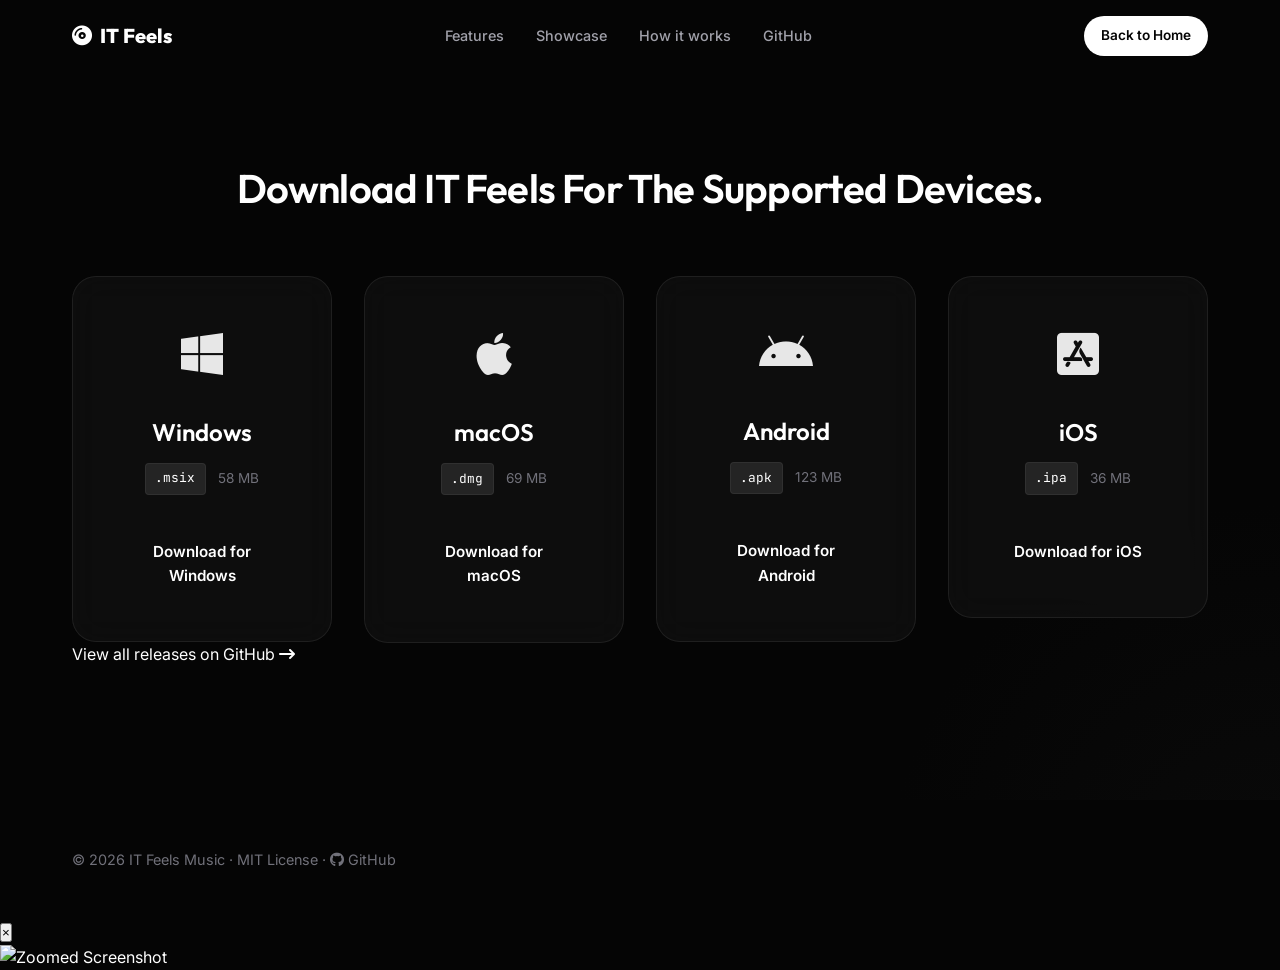
==== commit 8b1f2822: "Update typewriter speed to 3.0x on download page" ====
--- a/download.html
+++ b/download.html
@@ -51,7 +51,7 @@
         <section id="download" class="section download-section">
             <div class="container">
                 <div class="section-header reveal">
-                    <h2 class="section-title typewriter-text" id="download-typewriter" data-speed="3.50" data-text="Download IT Feels For The Supported Devices." style="font-size: 2.5rem; margin-bottom: 3rem; text-align: center;"></h2>
+                    <h2 class="section-title typewriter-text" id="download-typewriter" data-speed="3.0" data-text="Download IT Feels For The Supported Devices." style="font-size: 2.5rem; margin-bottom: 3rem; text-align: center;"></h2>
                     <div class="section-rule"></div>
                 </div>
                 
@@ -64,9 +64,9 @@
                             <h3 class="card-title">Windows</h3>
                             <div class="card-meta">
                                 <span class="format-badge">.msix</span>
-                                <span class="file-size">58 MB</span>
+                                <span class="file-size" id="size-windows">58 MB</span>
                             </div>
-                            <a href="https://github.com/Allrounder687/it-feels-android/releases/download/v3.5.35/ItFeels-Windows-x64.msix" class="btn btn-outline btn-full">Download for Windows</a>
+                            <a href="https://github.com/Allrounder687/it-feels-android/releases/latest" id="btn-windows" class="btn btn-outline btn-full">Download for Windows</a>
                         </div>
                     </div>
                     
@@ -78,9 +78,9 @@
                             <h3 class="card-title">macOS</h3>
                             <div class="card-meta">
                                 <span class="format-badge">.dmg</span>
-                                <span class="file-size">69 MB</span>
+                                <span class="file-size" id="size-macos">69 MB</span>
                             </div>
-                            <a href="https://github.com/Allrounder687/it-feels-android/releases/download/v3.5.35/it-feels-macos-v3.5.35.dmg" class="btn btn-outline btn-full">Download for macOS</a>
+                            <a href="https://github.com/Allrounder687/it-feels-android/releases/latest" id="btn-macos" class="btn btn-outline btn-full">Download for macOS</a>
                         </div>
                     </div>
                     
@@ -92,9 +92,9 @@
                             <h3 class="card-title">Android</h3>
                             <div class="card-meta">
                                 <span class="format-badge">.apk</span>
-                                <span class="file-size">123 MB</span>
+                                <span class="file-size" id="size-android">123 MB</span>
                             </div>
-                            <a href="https://github.com/Allrounder687/it-feels-android/releases/download/v3.5.35/it-feels-android-v3.5.35.apk" class="btn btn-outline btn-full">Download for Android</a>
+                            <a href="https://github.com/Allrounder687/it-feels-android/releases/latest" id="btn-android" class="btn btn-outline btn-full">Download for Android</a>
                         </div>
                     </div>
                     
@@ -106,15 +106,15 @@
                             <h3 class="card-title">iOS</h3>
                             <div class="card-meta">
                                 <span class="format-badge">.ipa</span>
-                                <span class="file-size">36 MB</span>
+                                <span class="file-size" id="size-ios">36 MB</span>
                             </div>
-                            <a href="https://github.com/Allrounder687/it-feels-android/releases/download/v3.5.35/it-feels-android-v3.5.35.ipa" class="btn btn-outline btn-full">Download for iOS</a>
+                            <a href="https://github.com/Allrounder687/it-feels-android/releases/latest" id="btn-ios" class="btn btn-outline btn-full">Download for iOS</a>
                         </div>
                     </div>
                 </div>
                 
                 <div class="releases-link-wrapper reveal">
-                    <a href="https://github.com/Allrounder687/it-feels-android/releases/tag/v3.5.35" target="_blank" rel="noopener" class="releases-link">
+                    <a href="https://github.com/Allrounder687/it-feels-android/releases/latest" target="_blank" rel="noopener" class="releases-link" id="btn-all-releases">
                         View all releases on GitHub <i class="fa-solid fa-arrow-right-long"></i>
                     </a>
                 </div>
--- a/style.css
+++ b/style.css
@@ -507,7 +507,7 @@
 }
 
 /* Soft Spotlight on Hover */
-.bento-card::before, .step-item::before {
+.bento-card::before, .step-item::before, .download-card::before {
     content: "";
     position: absolute;
     inset: 0;
@@ -523,7 +523,7 @@
     z-index: 0;
 }
 
-.bento-card:hover::before, .step-item:hover::before {
+.bento-card:hover::before, .step-item:hover::before, .download-card:hover::before {
     opacity: 1;
 }
 
@@ -592,7 +592,15 @@
 /* Remove visual-sm overrides since they now flow naturally */
 
 .bento-card:hover .bento-visual {
-    transform: translateY(-10px) scale(1.02);
+    transform: translateZ(40px) translateY(-10px) scale(1.02);
+}
+
+.bento-card .bento-content {
+    transition: transform 0.3s cubic-bezier(0.175, 0.885, 0.32, 1.275);
+}
+
+.bento-card:hover .bento-content {
+    transform: translateZ(30px);
 }
 
 /* Showcase Section */
@@ -890,6 +898,41 @@
 .download-card > * {
     position: relative;
     z-index: 1;
+    transition: transform 0.3s cubic-bezier(0.175, 0.885, 0.32, 1.275);
+}
+
+.download-card:hover .card-icon { transform: translateZ(40px); }
+.download-card:hover .card-title { transform: translateZ(30px); }
+.download-card:hover .card-meta { transform: translateZ(20px); }
+.download-card:hover .btn { transform: translateZ(50px); }
+
+/* Download Button Highlight on Card Hover */
+.download-card.accent-warm:hover .btn {
+    background: #ff7e5f;
+    color: #000;
+    border-color: #ff7e5f;
+    box-shadow: 0 4px 20px rgba(255, 126, 95, 0.3);
+}
+
+.download-card.accent-cool:hover .btn {
+    background: #00c6ff;
+    color: #000;
+    border-color: #00c6ff;
+    box-shadow: 0 4px 20px rgba(0, 198, 255, 0.3);
+}
+
+.download-card.accent-sage:hover .btn {
+    background: #a8e6cf;
+    color: #000;
+    border-color: #a8e6cf;
+    box-shadow: 0 4px 20px rgba(168, 230, 207, 0.3);
+}
+
+.download-card.accent-rose:hover .btn {
+    background: #ff8b94;
+    color: #000;
+    border-color: #ff8b94;
+    box-shadow: 0 4px 20px rgba(255, 139, 148, 0.3);
 }
 
 .download-card:hover {
@@ -1275,3 +1318,37 @@
 .bento-card:hover .video-play-btn {
     transform: scale(1.1);
 }
+
+/* Download Page Background */
+.spotlight-wrapper {
+    position: fixed;
+    top: 0;
+    left: 0;
+    width: 100vw;
+    height: 100vh;
+    z-index: -1;
+    overflow: hidden;
+    background: var(--bg-base);
+}
+
+.spotlight-image {
+    width: 100%;
+    height: 100%;
+    background-size: cover;
+    background-position: center;
+    background-repeat: no-repeat;
+    opacity: 0.5;
+}
+
+/* Mask the AI watermark in the bottom right corner */
+.spotlight-wrapper::after {
+    content: "";
+    position: absolute;
+    bottom: 0;
+    right: 0;
+    width: 400px;
+    height: 400px;
+    background: radial-gradient(circle at bottom right, rgba(10,10,10,1) 0%, rgba(10,10,10,0) 70%);
+    pointer-events: none;
+}
+
